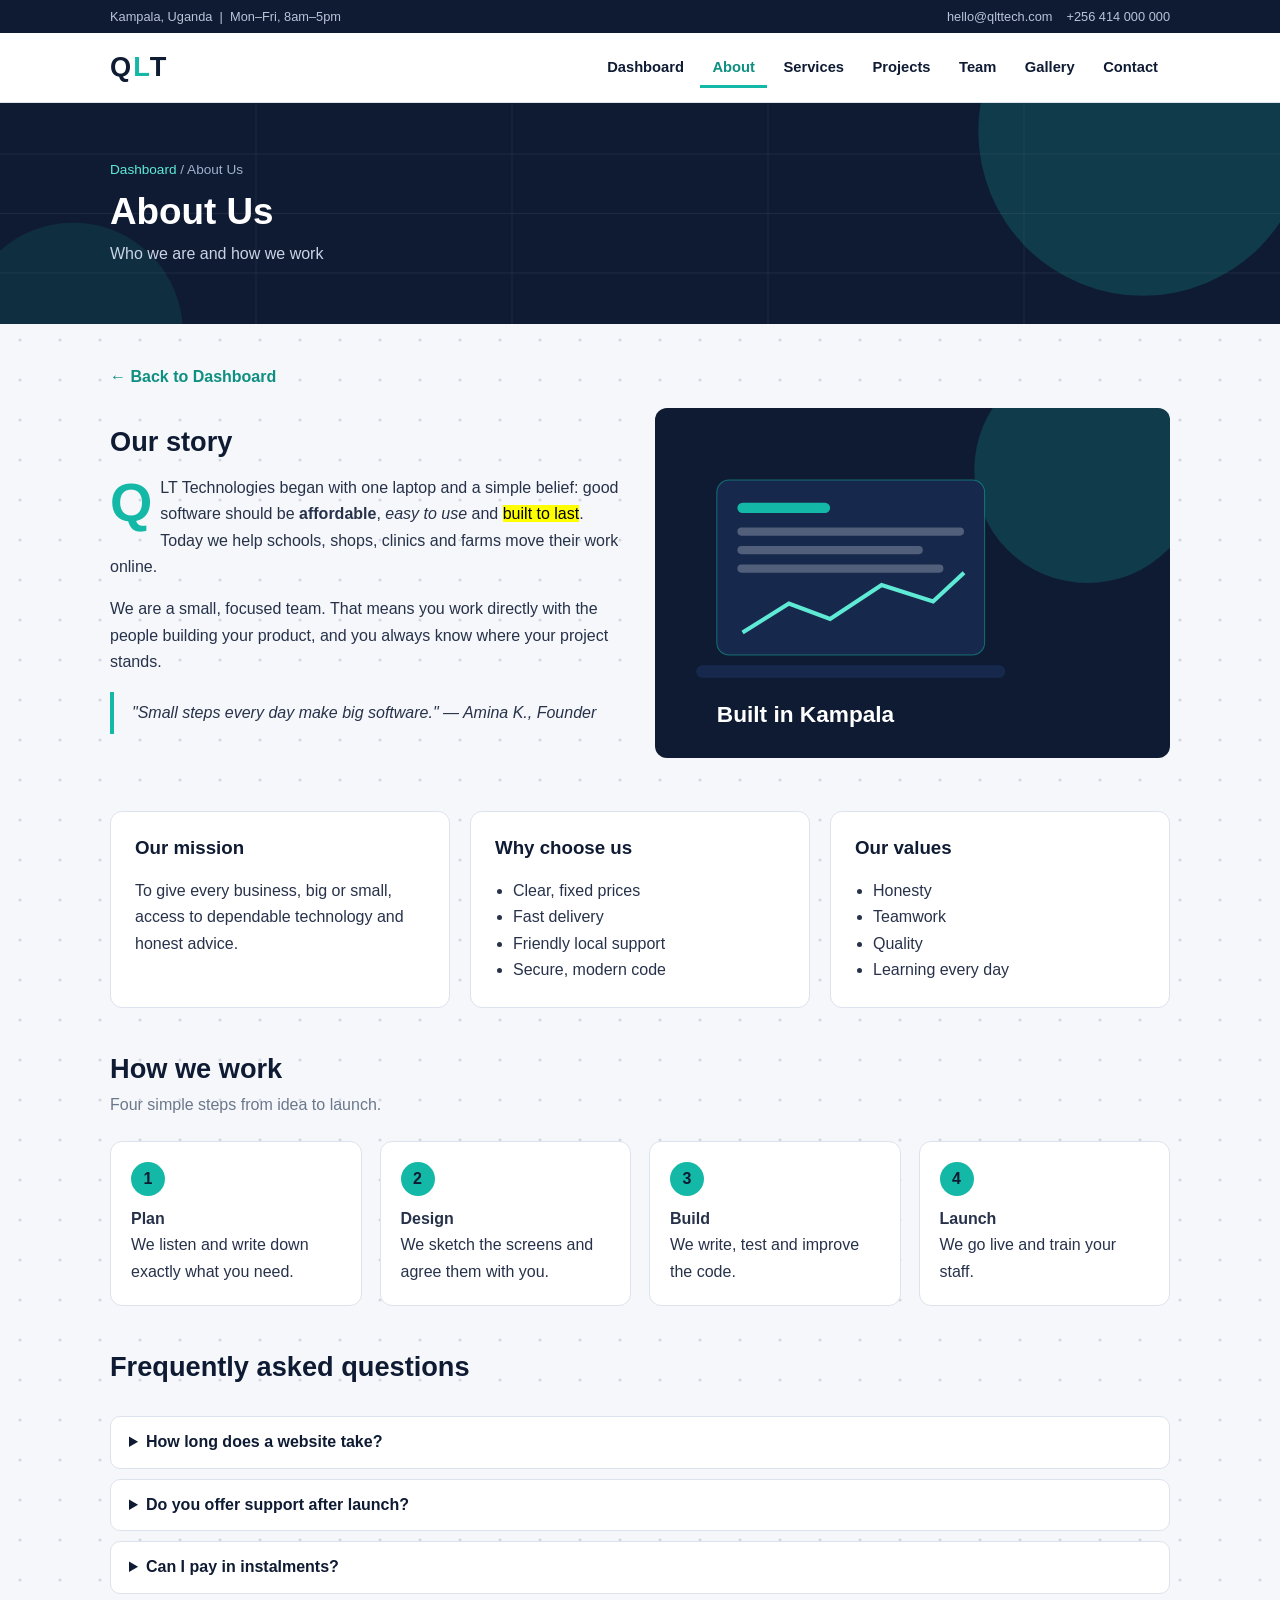
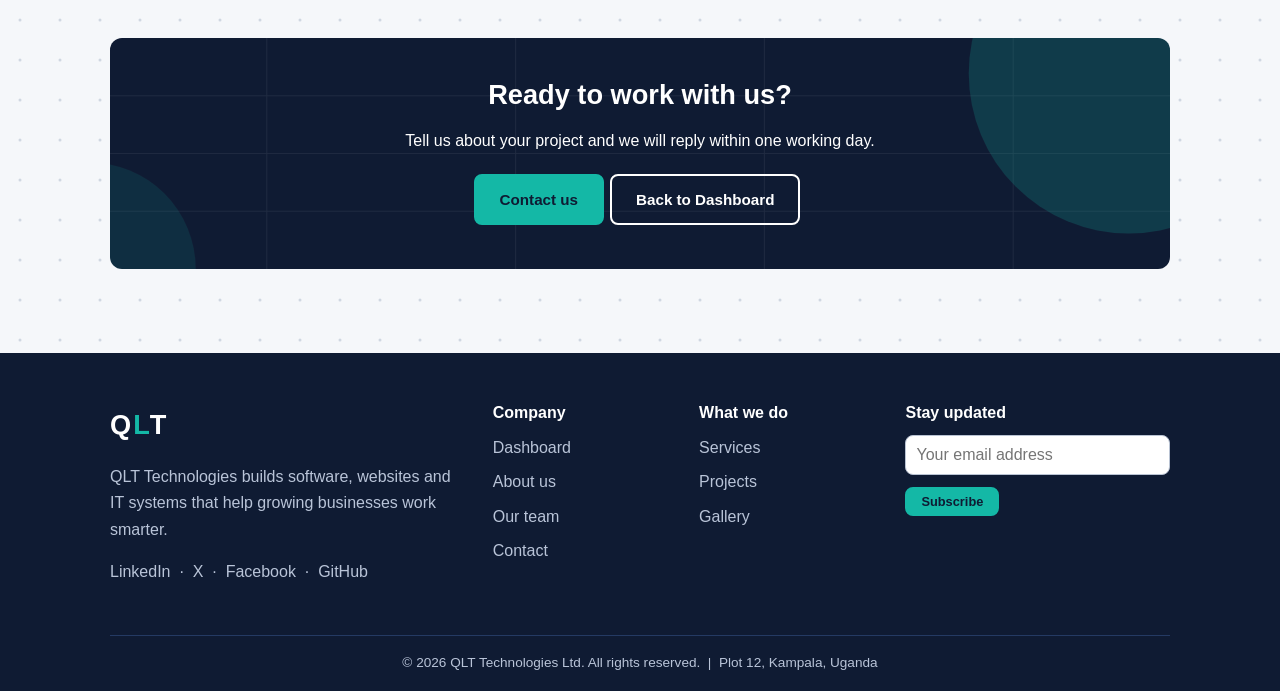
==== about.html @ 0827fc3f "Add files via upload" ====
<!DOCTYPE html>
<html lang="en">
<head>
<meta charset="UTF-8">
<meta name="viewport" content="width=device-width, initial-scale=1">
<meta name="description" content="QLT Technologies - software, web and IT solutions for growing businesses.">
<title>About | QLT Technologies</title>
<link rel="stylesheet" href="style.css">
</head>
<body>
<div class="topbar"><div class="wrap"><span>Kampala, Uganda &nbsp;|&nbsp; Mon&ndash;Fri, 8am&ndash;5pm</span><span><a href="mailto:hello@qlttech.com">hello@qlttech.com</a><a href="tel:+256414000000">+256 414 000 000</a></span></div></div>
<header><div class="wrap">
  <a class="logo" href="index.html">Q<span>L</span>T</a>
  <nav>
    <a href="index.html">Dashboard</a>
    <a href="about.html" class="active">About</a>
    <a href="services.html">Services</a>
    <a href="projects.html">Projects</a>
    <a href="team.html">Team</a>
    <a href="gallery.html">Gallery</a>
    <a href="contact.html">Contact</a>
  </nav>
</div></header>
<div class="banner"><div class="wrap"><div class="crumbs"><a href="index.html">Dashboard</a> / About Us</div><h1>About Us</h1><p>Who we are and how we work</p></div></div>
<main><div class="wrap">
  <a class="back" href="index.html">&larr; Back to Dashboard</a>
  <section class="two">
    <div><h2>Our story</h2>
    <p class="dropcap">QLT Technologies began with one laptop and a simple belief: good software should be <strong>affordable</strong>, <em>easy to use</em> and <mark>built to last</mark>. Today we help schools, shops, clinics and farms move their work online.</p>
    <p>We are a small, focused team. That means you work directly with the people building your product, and you always know where your project stands.</p>
    <blockquote>"Small steps every day make big software." &mdash; Amina K., Founder</blockquote></div>
    <div><img src="images/about.svg" alt="QLT Technologies" style="width:100%;border-radius:12px"></div>
  </section>
  <section class="grid">
    <div class="card"><h3>Our mission</h3><p>To give every business, big or small, access to dependable technology and honest advice.</p></div>
    <div class="card"><h3>Why choose us</h3><ul><li>Clear, fixed prices</li><li>Fast delivery</li><li>Friendly local support</li><li>Secure, modern code</li></ul></div>
    <div class="card"><h3>Our values</h3><ul><li>Honesty</li><li>Teamwork</li><li>Quality</li><li>Learning every day</li></ul></div>
  </section>
  <section>
    <h2>How we work</h2><p class="sub">Four simple steps from idea to launch.</p>
    <ol class="steps">
      <li><b>Plan</b><br>We listen and write down exactly what you need.</li>
      <li><b>Design</b><br>We sketch the screens and agree them with you.</li>
      <li><b>Build</b><br>We write, test and improve the code.</li>
      <li><b>Launch</b><br>We go live and train your staff.</li>
    </ol>
  </section>
  <section><h2>Frequently asked questions</h2><br>
    <details><summary>How long does a website take?</summary><p>Most business websites take about two weeks.</p></details>
    <details><summary>Do you offer support after launch?</summary><p>Yes. Every plan includes support, and we offer 24/7 cover for larger clients.</p></details>
    <details><summary>Can I pay in instalments?</summary><p>Yes. We split larger projects into stages so you pay as we deliver.</p></details>
  </section>
  <section class="dark"><h2>Ready to work with us?</h2><p>Tell us about your project and we will reply within one working day.</p><a class="btn" href="contact.html">Contact us</a><a class="btn light" href="index.html">Back to Dashboard</a></section>
</div></main>
<footer><div class="wrap">
  <div class="fgrid">
    <div><a class="logo" style="color:#fff" href="index.html">Q<span>L</span>T</a><p>QLT Technologies builds software, websites and IT systems that help growing businesses work smarter.</p><p><a href="https://www.linkedin.com" target="_blank">LinkedIn</a> &nbsp;&middot;&nbsp; <a href="https://x.com" target="_blank">X</a> &nbsp;&middot;&nbsp; <a href="https://www.facebook.com" target="_blank">Facebook</a> &nbsp;&middot;&nbsp; <a href="https://github.com" target="_blank">GitHub</a></p></div>
    <div><h4>Company</h4><ul><li><a href="index.html">Dashboard</a></li><li><a href="about.html">About us</a></li><li><a href="team.html">Our team</a></li><li><a href="contact.html">Contact</a></li></ul></div>
    <div><h4>What we do</h4><ul><li><a href="services.html">Services</a></li><li><a href="projects.html">Projects</a></li><li><a href="gallery.html">Gallery</a></li></ul></div>
    <div><h4>Stay updated</h4><form action="#"><input type="email" placeholder="Your email address"><button class="btn sm" type="submit">Subscribe</button></form></div>
  </div>
  <div class="copy">&copy; 2026 QLT Technologies Ltd. All rights reserved. &nbsp;|&nbsp; Plot 12, Kampala, Uganda</div>
</div></footer>
</body>
</html>
---- style.css ----
/* QLT Technologies - stylesheet. Colours: navy, teal, white, greys */
:root{--navy:#0f1b33;--navy2:#16294d;--teal:#14b8a6;--teal-d:#0e8f81;--bg:#f5f7fa;--line:#dde3ec;--text:#27324a;--muted:#6b778c}
*{box-sizing:border-box}
html{scroll-behavior:smooth}
body{margin:0;font-family:"Segoe UI",Helvetica,Arial,sans-serif;color:var(--text);line-height:1.65;background:var(--bg) url("images/pattern.svg")}
a{color:var(--teal-d)}
.wrap{max-width:1100px;margin:0 auto;padding:0 20px}
.topbar{background:var(--navy);color:#b9c4d8;font-size:.8rem;padding:6px 0}
.topbar .wrap{display:flex;justify-content:space-between;flex-wrap:wrap;gap:6px}
.topbar a{color:#b9c4d8;text-decoration:none;margin-left:14px}
header{background:#fff;border-bottom:1px solid var(--line);position:sticky;top:0;z-index:10}
header .wrap{display:flex;align-items:center;justify-content:space-between;flex-wrap:wrap;padding-top:12px;padding-bottom:12px}
.logo{font-size:1.7rem;font-weight:800;letter-spacing:2px;color:var(--navy);text-decoration:none}
.logo span{color:var(--teal)}
nav a{color:var(--navy);text-decoration:none;padding:8px 12px;border-radius:6px;font-weight:600;font-size:.92rem;display:inline-block}
nav a:hover{background:var(--bg)}
nav a.active{color:var(--teal-d);box-shadow:inset 0 -3px 0 var(--teal);border-radius:0}
.hero{color:#fff;background:var(--navy) url("images/hero.svg") center/cover;padding:100px 0}
.hero h1{font-size:3rem;line-height:1.15;margin:0 0 16px;color:#fff;max-width:620px}
.hero p{max-width:560px;font-size:1.1rem;color:#c9d3e6}
.banner{color:#fff;background:var(--navy) url("images/banner.svg") center/cover;padding:56px 0}
.banner h1{margin:0;font-size:2.3rem;color:#fff}
.banner p{margin:6px 0 0;color:#c9d3e6}
.crumbs{font-size:.85rem;color:#9fb0cc;margin-bottom:8px}
.crumbs a{color:#5eead4;text-decoration:none}
main{padding:40px 0 10px}
section{margin-bottom:44px}
.panel{background:#fff;border:1px solid var(--line);border-radius:12px;padding:26px}
.dark{color:#fff;background:var(--navy) url("images/banner.svg") center/cover;border-radius:12px;padding:40px;text-align:center}
.dark h2{color:#fff}
h1,h2,h3,h4{color:var(--navy);line-height:1.25}
h2{font-size:1.7rem;margin:0 0 6px}
.sub{color:var(--muted);margin:0 0 22px}
.grid{display:grid;grid-template-columns:repeat(auto-fit,minmax(240px,1fr));gap:20px}
.card{background:#fff;border:1px solid var(--line);border-radius:12px;padding:24px;transition:.2s}
.card:hover{border-color:var(--teal);box-shadow:0 8px 24px rgba(15,27,51,.08)}
.card h3{margin-top:0}
.icon{width:46px;height:46px;border-radius:10px;background:var(--navy);color:var(--teal);display:flex;align-items:center;justify-content:center;font-weight:800;font-size:1.2rem;margin-bottom:12px}
.stats{display:grid;grid-template-columns:repeat(auto-fit,minmax(150px,1fr));text-align:center;background:var(--navy);color:#fff;border-radius:12px;padding:26px}
.stats b{display:block;font-size:2rem;color:var(--teal)}
.btn{display:inline-block;padding:11px 24px;border:2px solid var(--teal);background:var(--teal);color:var(--navy);font-weight:700;border-radius:8px;text-decoration:none;cursor:pointer;font-size:.95rem;margin:4px 6px 4px 0;font-family:inherit}
.btn:hover{background:var(--teal-d);border-color:var(--teal-d);color:#fff}
.btn.outline{background:transparent;color:var(--teal-d)}
.btn.outline:hover{background:var(--teal);color:var(--navy)}
.btn.light{background:transparent;color:#fff;border-color:#fff}
.btn.light:hover{background:#fff;color:var(--navy)}
.btn.navy{background:var(--navy);border-color:var(--navy);color:#fff}
.btn.navy:hover{background:var(--navy2)}
.btn.pill{border-radius:40px}
.btn.big{padding:15px 34px;font-size:1.1rem}
.btn.sm{padding:5px 14px;font-size:.8rem}
.btn:disabled{background:#cfd6e2;border-color:#cfd6e2;color:#8a95a8;cursor:not-allowed}
.btn-group{display:inline-flex}
.btn-group .btn{margin:0;border-radius:0}
.btn-group .btn:first-child{border-radius:8px 0 0 8px}
.btn-group .btn:last-child{border-radius:0 8px 8px 0}
.scroll-x{display:flex;gap:18px;overflow-x:auto;padding-bottom:14px;scroll-snap-type:x mandatory}
.scroll-x>*{flex:0 0 320px;scroll-snap-align:start}
.scroll-x img{width:320px;border-radius:12px;display:block}
.quote{background:#fff;border:1px solid var(--line);border-radius:12px;padding:22px;font-style:italic}
.quote b{display:block;font-style:normal;margin-top:10px;color:var(--navy)}
.scroll-y{max-height:170px;overflow-y:scroll;border:1px solid var(--line);border-radius:8px;padding:12px;background:#fff}
.gallery{display:grid;grid-template-columns:repeat(auto-fit,minmax(230px,1fr));gap:16px}
figure{margin:0}
figure img{width:100%;border-radius:12px;display:block}
figcaption{font-size:.85rem;color:var(--muted);margin-top:6px}
.table-wrap{overflow-x:auto;background:#fff;border:1px solid var(--line);border-radius:12px}
table{border-collapse:collapse;width:100%}
caption{text-align:left;font-weight:700;padding:14px 16px;color:var(--navy)}
th,td{padding:12px 16px;text-align:left;border-top:1px solid var(--line)}
th{background:var(--navy);color:#fff;border-top:0}
tbody tr:nth-child(even){background:var(--bg)}
tbody tr:hover{background:#e3f6f3}
blockquote{border-left:4px solid var(--teal);margin:16px 0;padding:8px 18px;background:var(--bg);font-style:italic}
.dropcap::first-letter{float:left;font-size:3.4rem;line-height:.9;padding:4px 8px 0 0;color:var(--teal);font-weight:800}
.tag{background:#d9f5f1;color:var(--teal-d);padding:2px 12px;border-radius:20px;font-size:.78rem;font-weight:700;display:inline-block}
.badge{background:var(--navy);color:#fff;padding:2px 10px;border-radius:4px;font-size:.75rem}
.avatar{width:72px;height:72px;border-radius:50%;background:var(--navy);color:var(--teal);font-size:1.6rem;font-weight:800;line-height:72px;text-align:center;margin-bottom:10px}
fieldset{border:1px solid var(--line);border-radius:10px;margin:0 0 18px;padding:8px 18px 18px}
legend{font-weight:700;color:var(--navy);padding:0 8px}
label{display:block;margin-top:14px;font-weight:600;font-size:.9rem}
input[type=text],input[type=email],input[type=password],input[type=search],input[type=number],input[type=date],input[type=time],input[type=tel],select,textarea{width:100%;padding:10px;border:1px solid #b9c3d3;border-radius:8px;font-size:1rem;font-family:inherit;background:#fff}
input:focus,select:focus,textarea:focus{outline:3px solid #99e6dd;border-color:var(--teal)}
input[type=radio],input[type=checkbox]{accent-color:var(--teal);margin:0 4px 0 12px}
input[type=range]{width:100%;accent-color:var(--teal)}
progress,meter{width:200px;max-width:100%;accent-color:var(--teal)}
details{background:#fff;border:1px solid var(--line);border-radius:10px;padding:12px 18px;margin-bottom:10px}
summary{cursor:pointer;font-weight:700;color:var(--navy)}
.two{display:grid;grid-template-columns:1fr 1fr;gap:30px;align-items:center}
footer{background:var(--navy);color:#b9c4d8;padding:50px 0 0;margin-top:30px}
.fgrid{display:grid;grid-template-columns:2fr 1fr 1fr 1.5fr;gap:30px}
footer h4{color:#fff;margin:0 0 12px}
footer ul{list-style:none;margin:0;padding:0}
footer li{margin-bottom:8px}
footer a{color:#b9c4d8;text-decoration:none}
footer a:hover{color:var(--teal);text-decoration:underline}
footer input[type=email]{margin-bottom:8px}
.copy{border-top:1px solid #243a63;margin-top:34px;padding:16px 0;text-align:center;font-size:.85rem}
@media(max-width:800px){.hero h1{font-size:2.1rem}.two,.fgrid{grid-template-columns:1fr}header .wrap{justify-content:center}.hero{padding:60px 0}}
.back{display:inline-block;margin-bottom:18px;font-weight:600;text-decoration:none;color:var(--teal-d)}
.back:hover{text-decoration:underline}
del{color:var(--muted)}
ins{text-decoration:none;font-weight:700;color:var(--teal-d)}
.price{font-size:1.9rem;font-weight:800;color:var(--navy);margin:6px 0}
.price small{font-size:.85rem;font-weight:400;color:var(--muted)}
.card ul{padding-left:18px;margin:10px 0 0}
.steps{counter-reset:s;list-style:none;padding:0;display:grid;grid-template-columns:repeat(auto-fit,minmax(220px,1fr));gap:18px}
.steps li{counter-increment:s;background:#fff;border:1px solid var(--line);border-radius:12px;padding:20px}
.steps li::before{content:counter(s);display:flex;width:34px;height:34px;border-radius:50%;background:var(--teal);color:var(--navy);font-weight:800;align-items:center;justify-content:center;margin-bottom:10px}
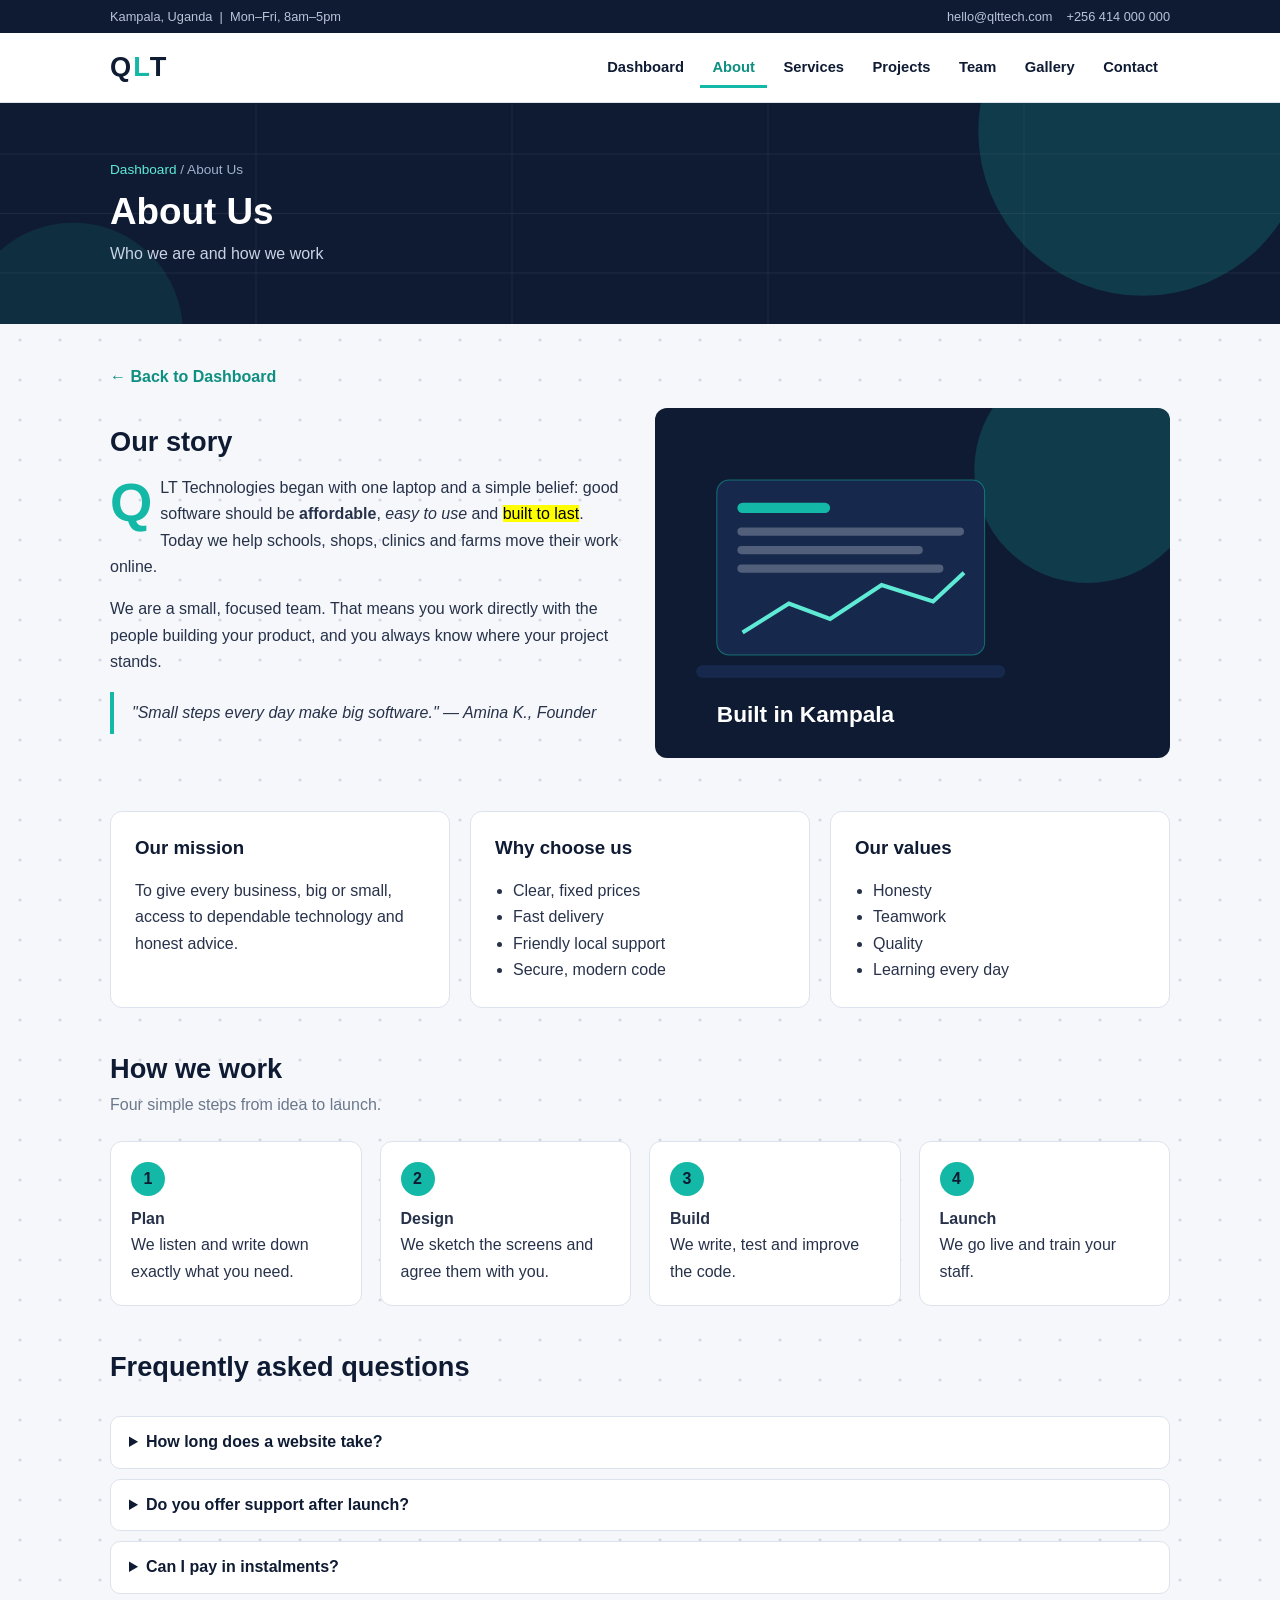
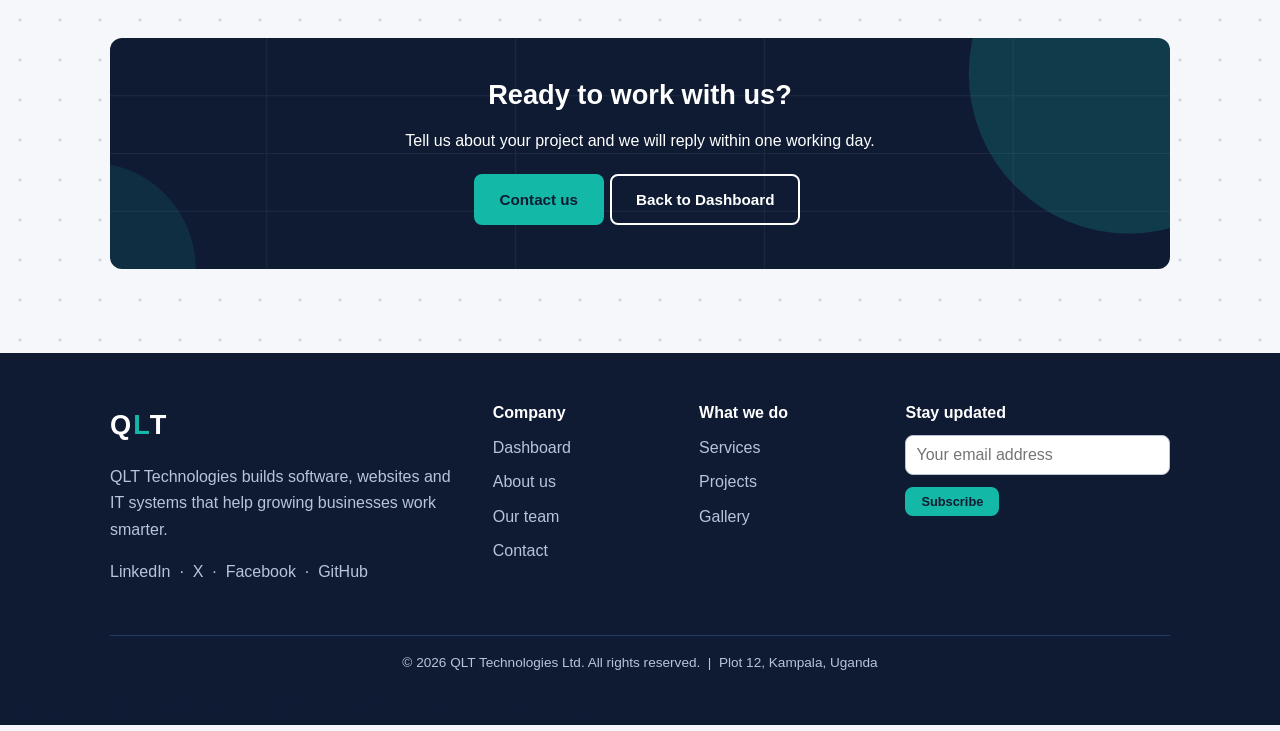
==== commit eeebb50f: "Add student ID section to about.html" ====
--- a/about.html
+++ b/about.html
@@ -60,6 +60,8 @@
     <div><h4>Stay updated</h4><form action="#"><input type="email" placeholder="Your email address"><button class="btn sm" type="submit">Subscribe</button></form></div>
   </div>
   <div class="copy">&copy; 2026 QLT Technologies Ltd. All rights reserved. &nbsp;|&nbsp; Plot 12, Kampala, Uganda</div>
-</div></footer>
+</div>
+  <div><h2>KYOMUGISA-SK-BRIDGET-BAIT-26D-U-A1395</h2></div>
+</footer>
 </body>
 </html>
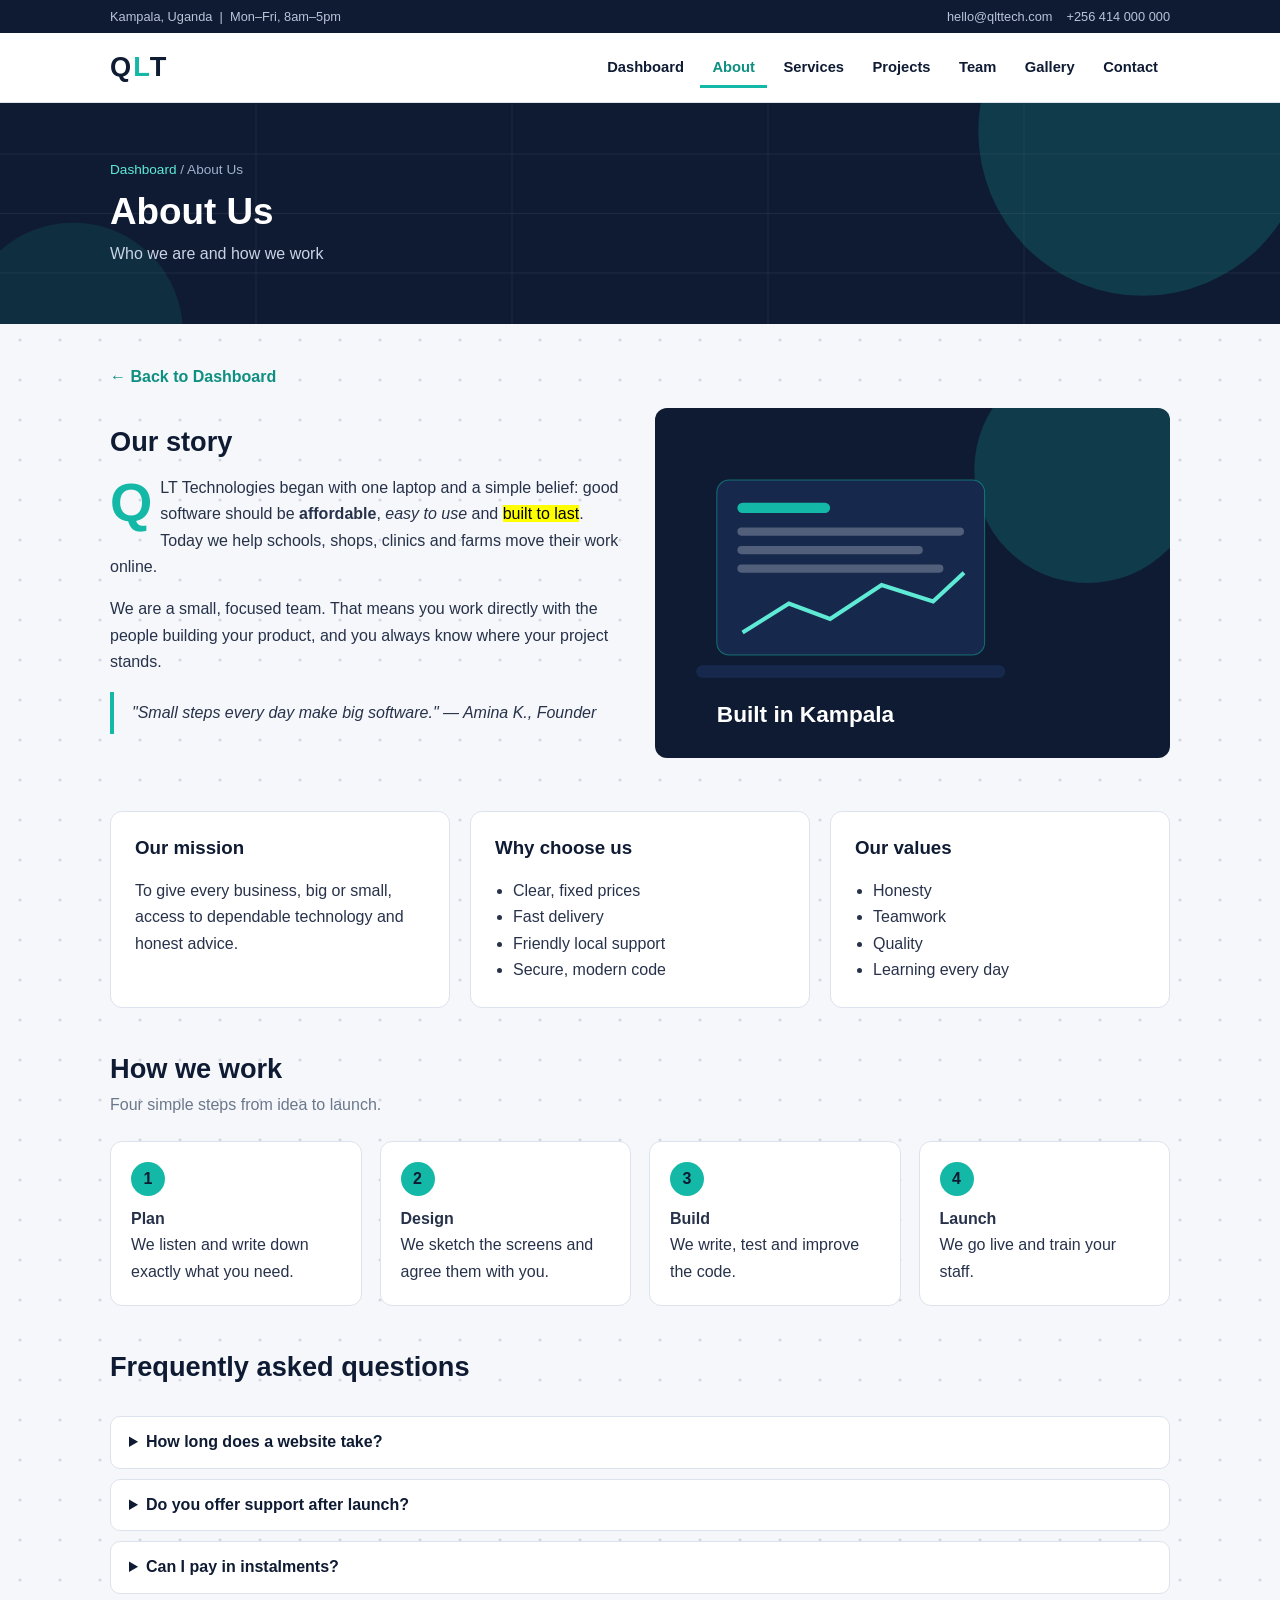
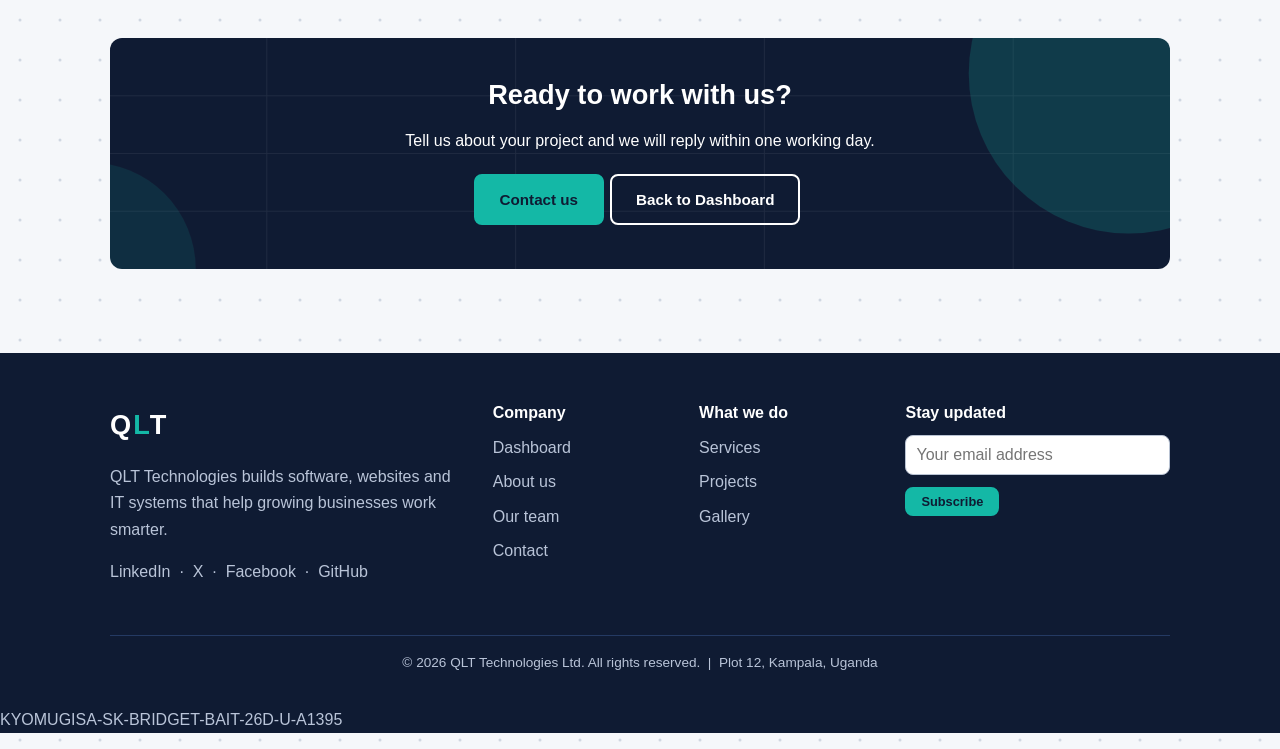
==== commit f2957d3b: "Change heading to paragraph in about.html" ====
--- a/about.html
+++ b/about.html
@@ -61,7 +61,7 @@
   </div>
   <div class="copy">&copy; 2026 QLT Technologies Ltd. All rights reserved. &nbsp;|&nbsp; Plot 12, Kampala, Uganda</div>
 </div>
-  <div><h2>KYOMUGISA-SK-BRIDGET-BAIT-26D-U-A1395</h2></div>
+  <div><p>KYOMUGISA-SK-BRIDGET-BAIT-26D-U-A1395</p></div>
 </footer>
 </body>
 </html>
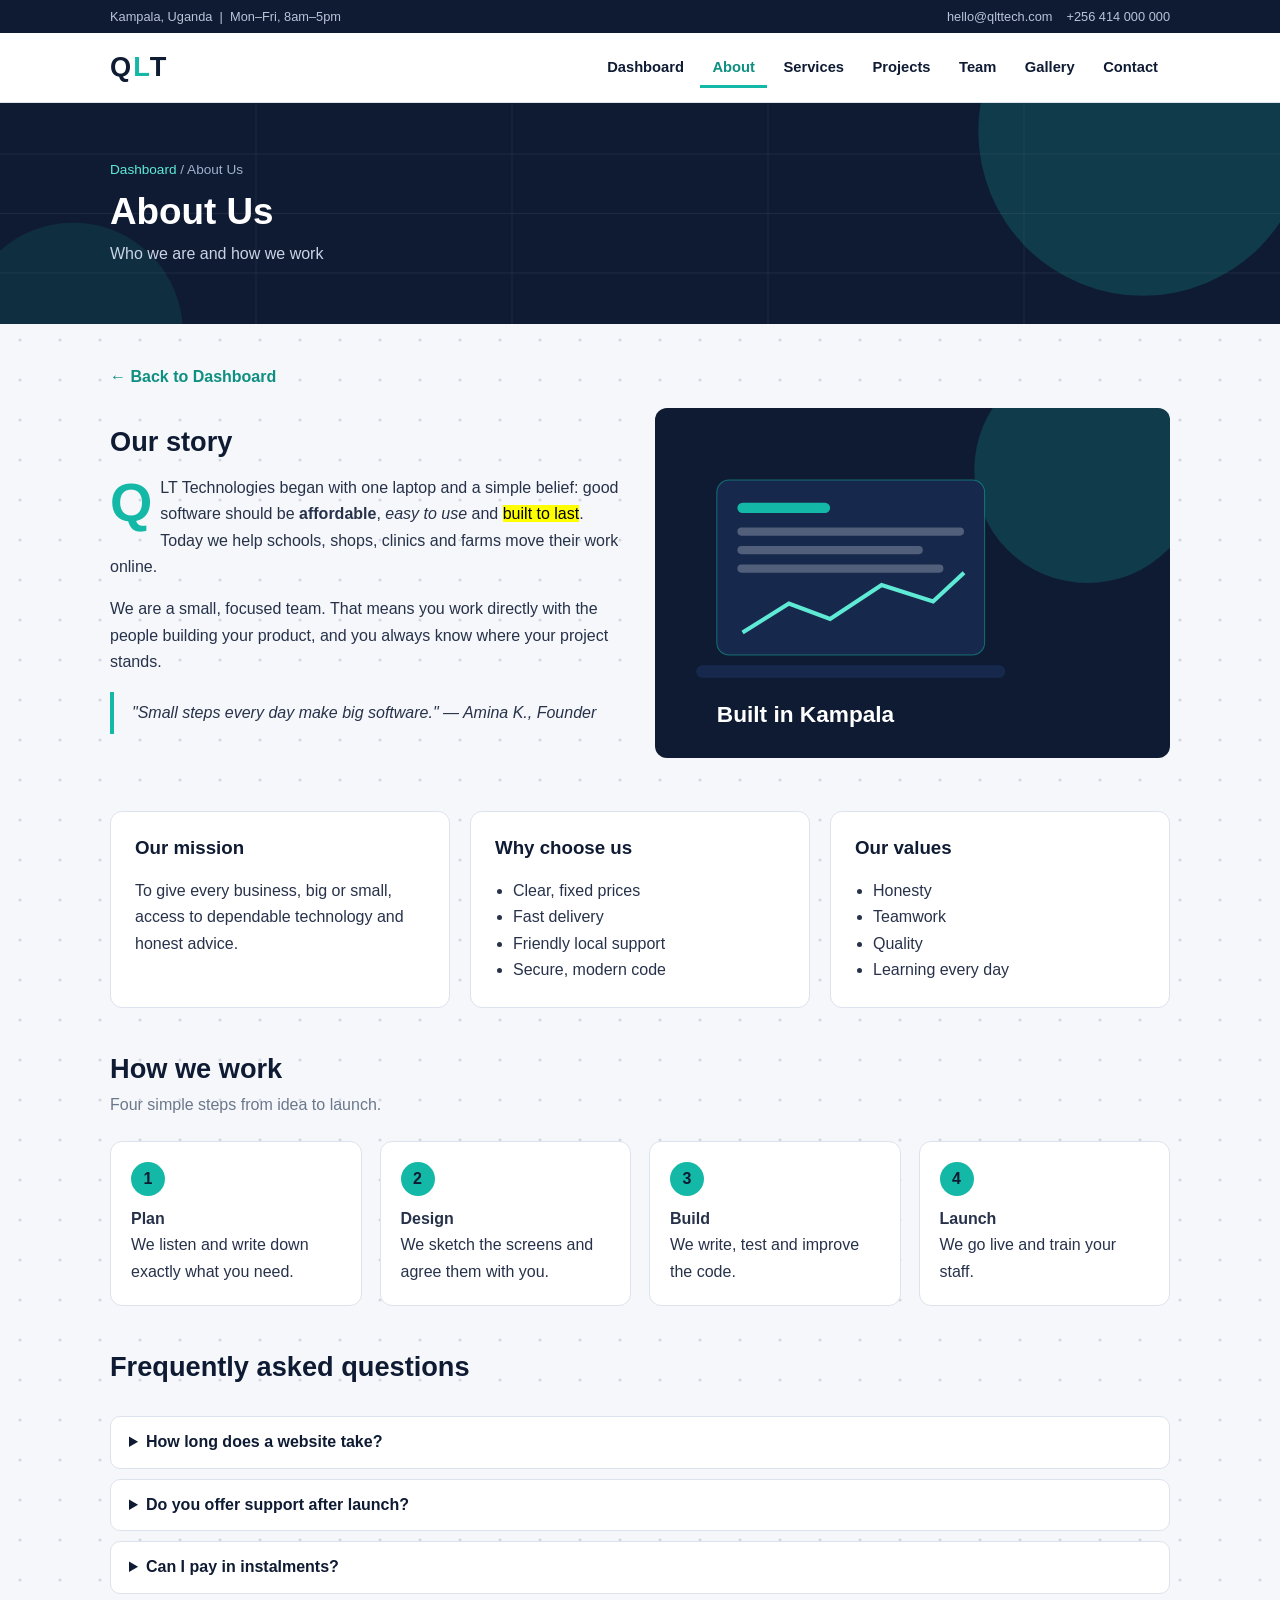
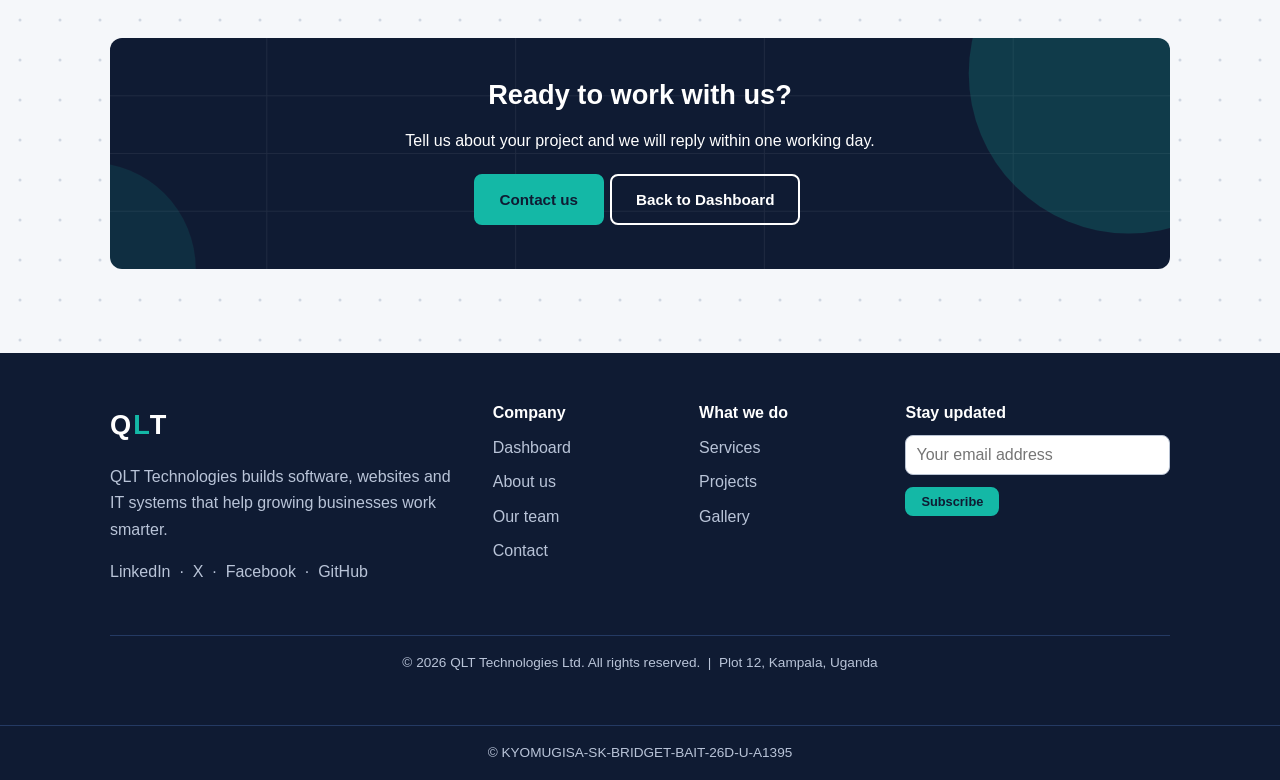
==== commit bf2d9b5a: "Update footer content in about.html" ====
--- a/about.html
+++ b/about.html
@@ -61,7 +61,7 @@
   </div>
   <div class="copy">&copy; 2026 QLT Technologies Ltd. All rights reserved. &nbsp;|&nbsp; Plot 12, Kampala, Uganda</div>
 </div>
-  <div><p>KYOMUGISA-SK-BRIDGET-BAIT-26D-U-A1395</p></div>
+  <div  class="copy">&copy; KYOMUGISA-SK-BRIDGET-BAIT-26D-U-A1395</div>
 </footer>
 </body>
 </html>
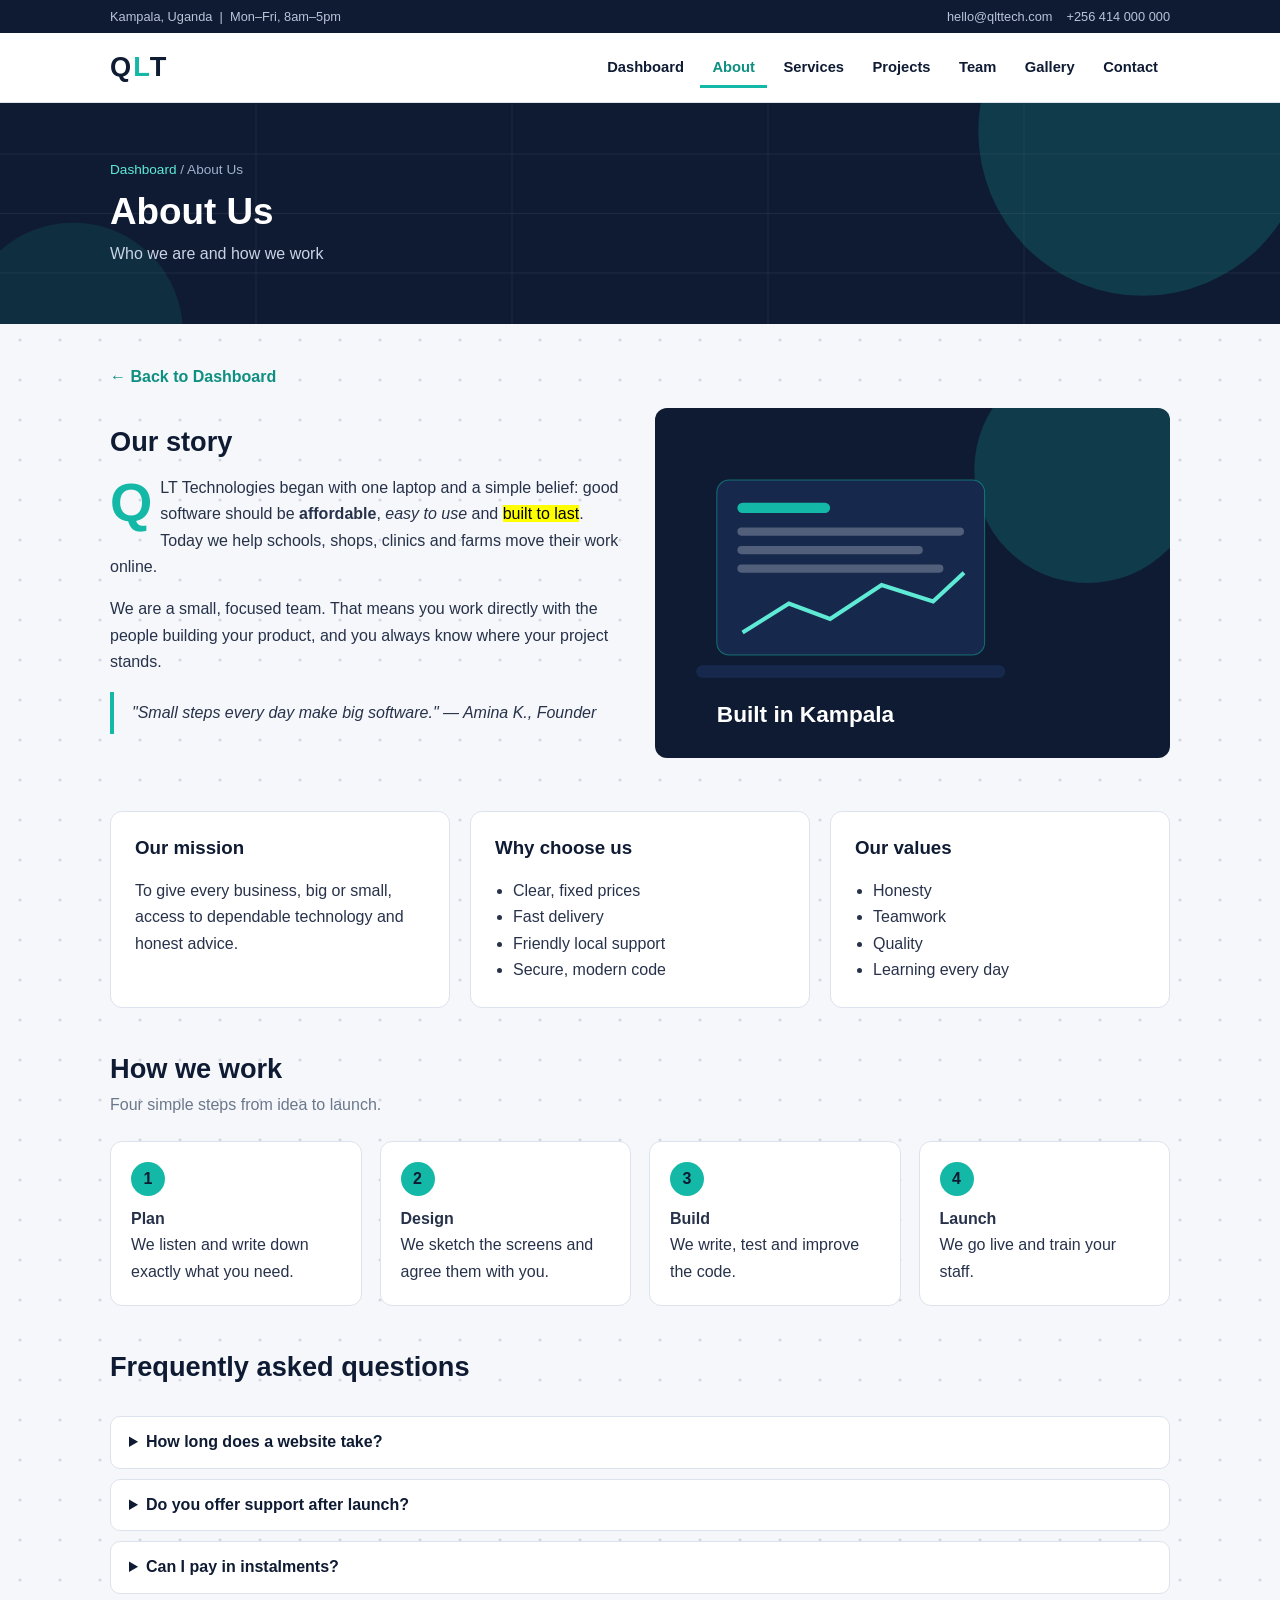
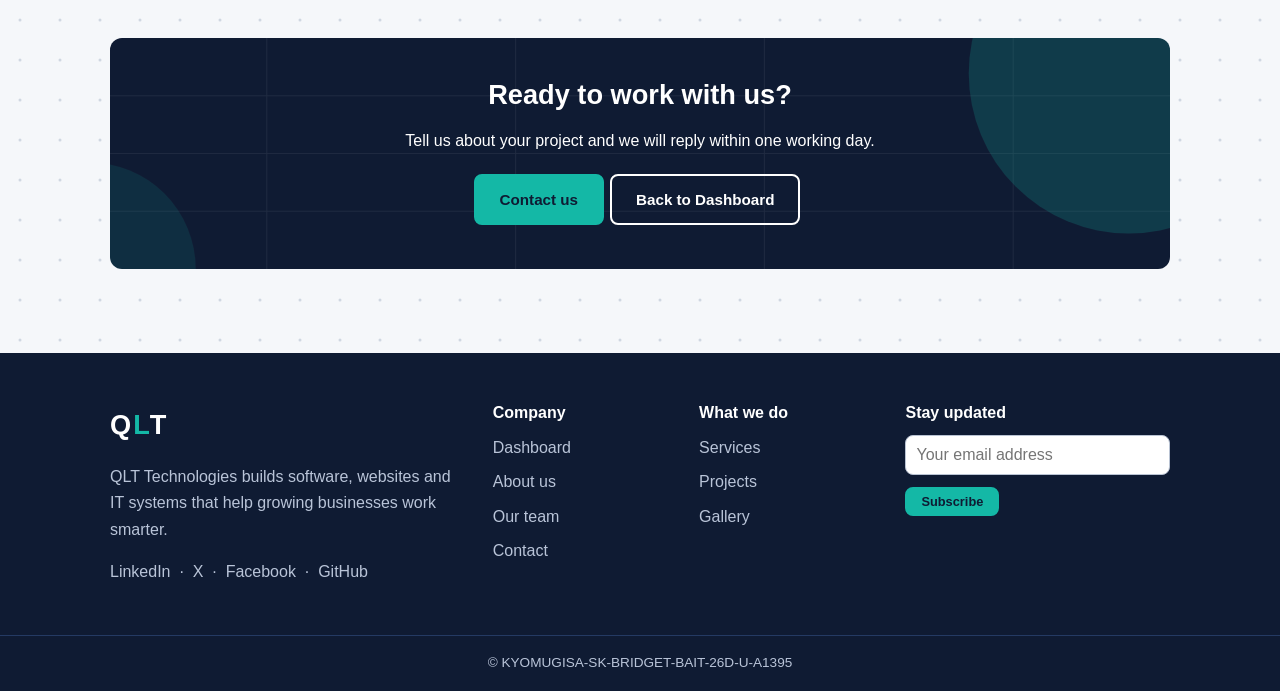
==== commit 06ecec6a: "Update footer copyright information" ====
--- a/about.html
+++ b/about.html
@@ -59,7 +59,7 @@
     <div><h4>What we do</h4><ul><li><a href="services.html">Services</a></li><li><a href="projects.html">Projects</a></li><li><a href="gallery.html">Gallery</a></li></ul></div>
     <div><h4>Stay updated</h4><form action="#"><input type="email" placeholder="Your email address"><button class="btn sm" type="submit">Subscribe</button></form></div>
   </div>
-  <div class="copy">&copy; 2026 QLT Technologies Ltd. All rights reserved. &nbsp;|&nbsp; Plot 12, Kampala, Uganda</div>
+ 
 </div>
   <div  class="copy">&copy; KYOMUGISA-SK-BRIDGET-BAIT-26D-U-A1395</div>
 </footer>
--- a/style.css
+++ b/style.css
@@ -1,4 +1,7 @@
-/* QLT Technologies - stylesheet. Colours: navy, teal, white, greys */
+/* QLT Technologies - stylesheet. Colours: navy, teal, white, greys
+  <div class="copy">&copy; 2026 QLT Technologies Ltd. All rights reserved. &nbsp;|&nbsp; Plot 12, Kampala, Uganda</div>
+</div>
+*/
 :root{--navy:#0f1b33;--navy2:#16294d;--teal:#14b8a6;--teal-d:#0e8f81;--bg:#f5f7fa;--line:#dde3ec;--text:#27324a;--muted:#6b778c}
 *{box-sizing:border-box}
 html{scroll-behavior:smooth}
